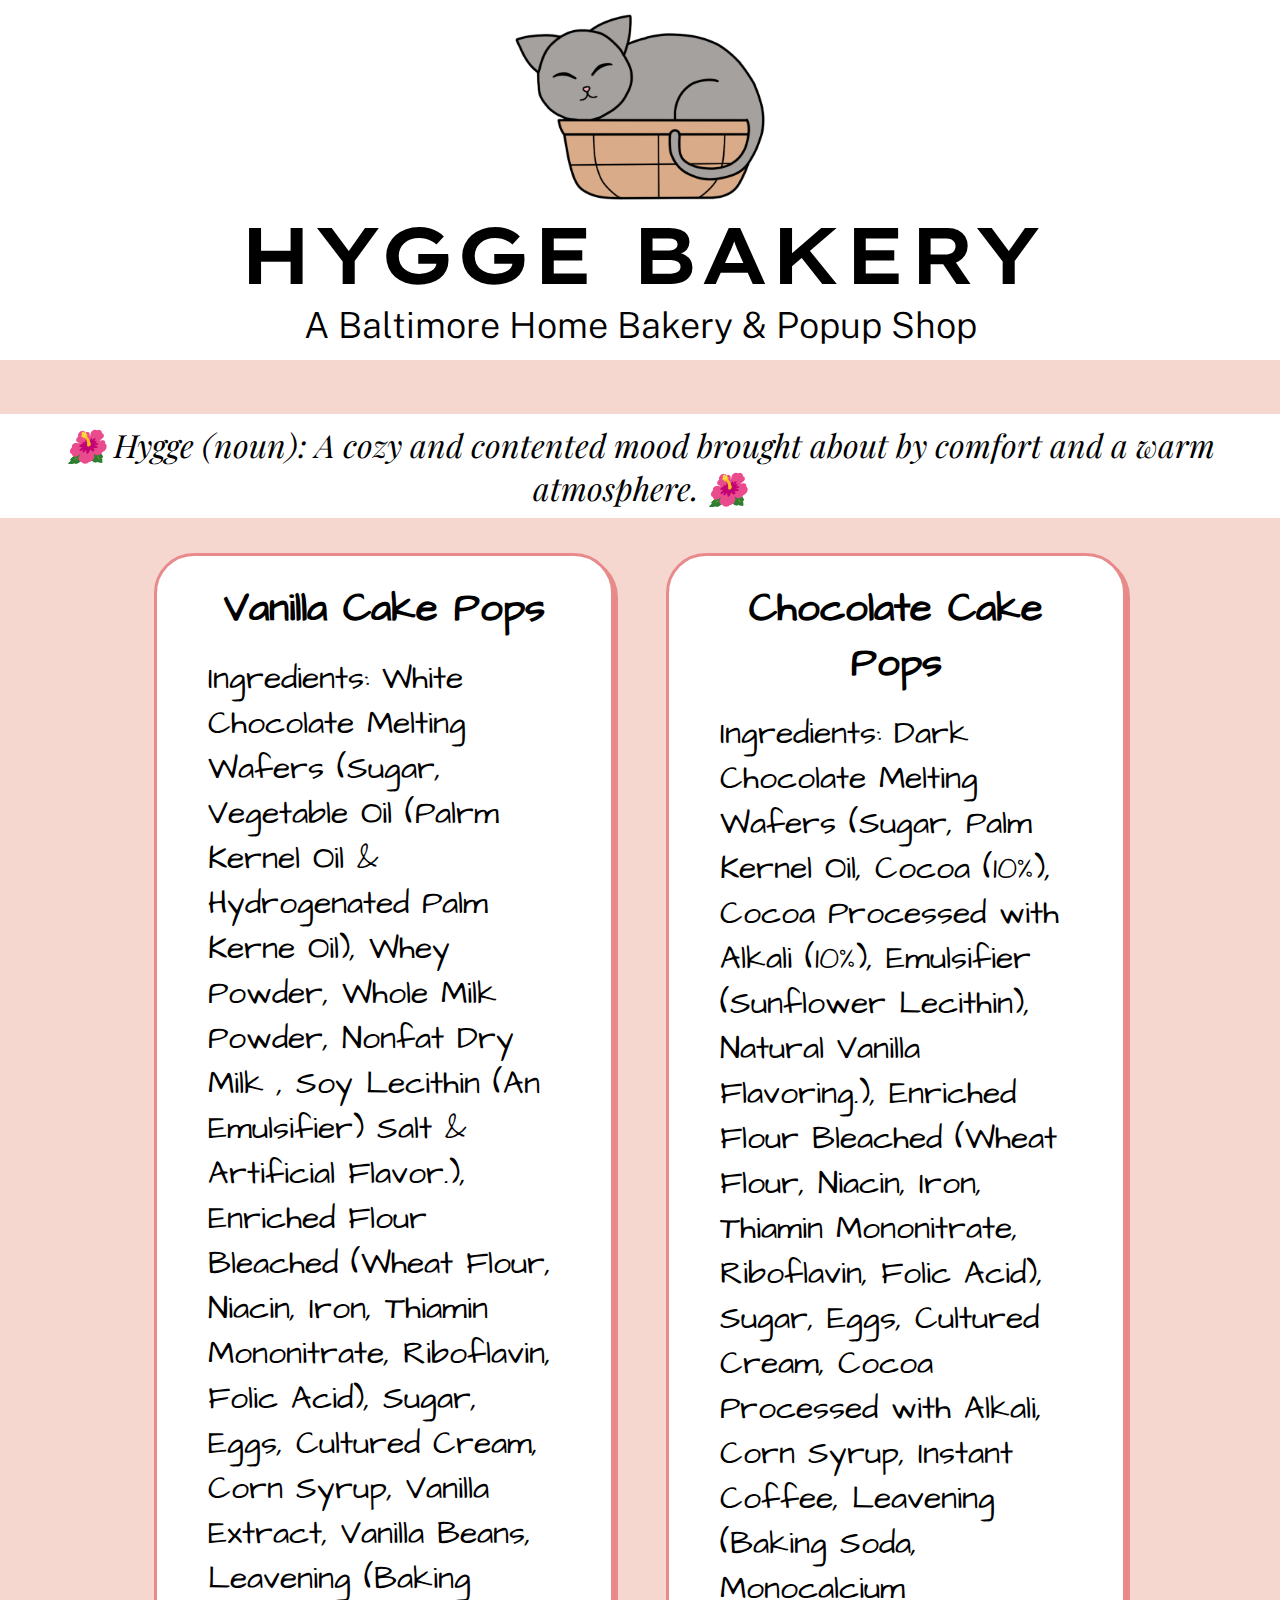
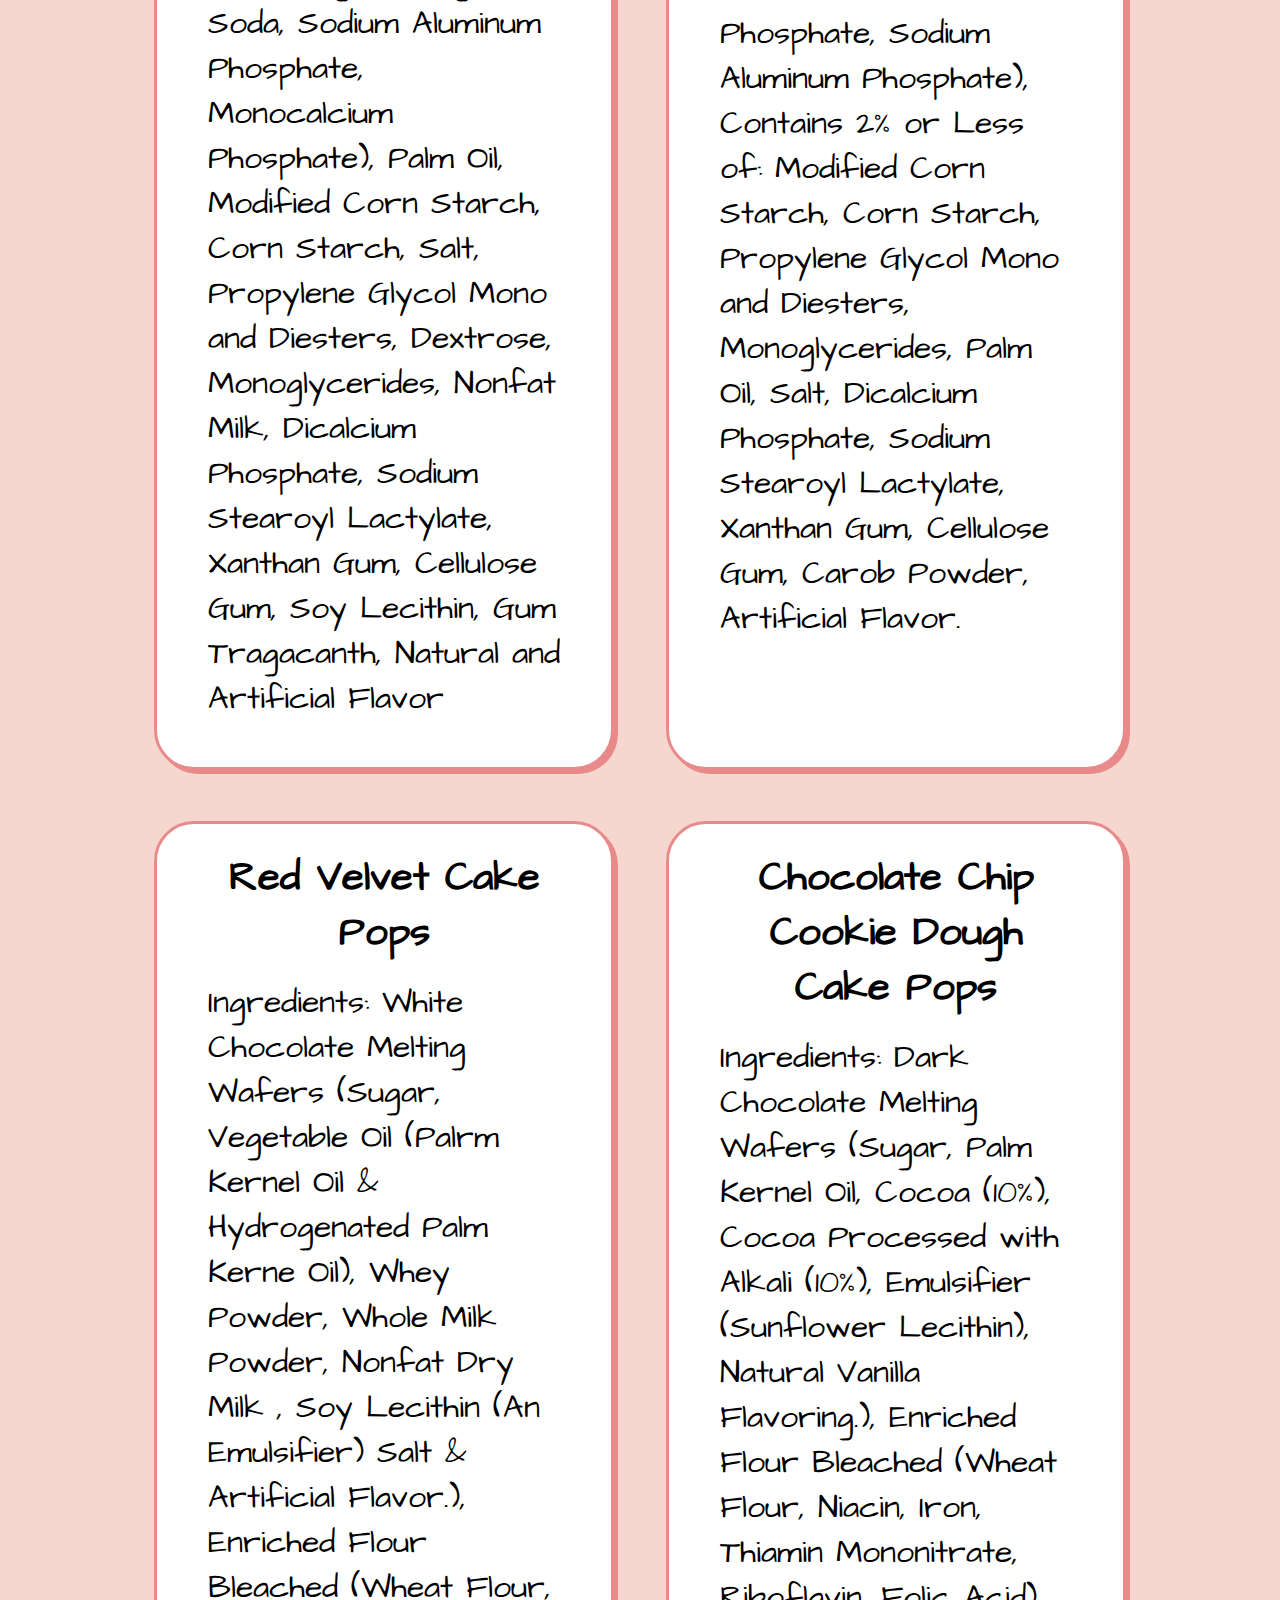
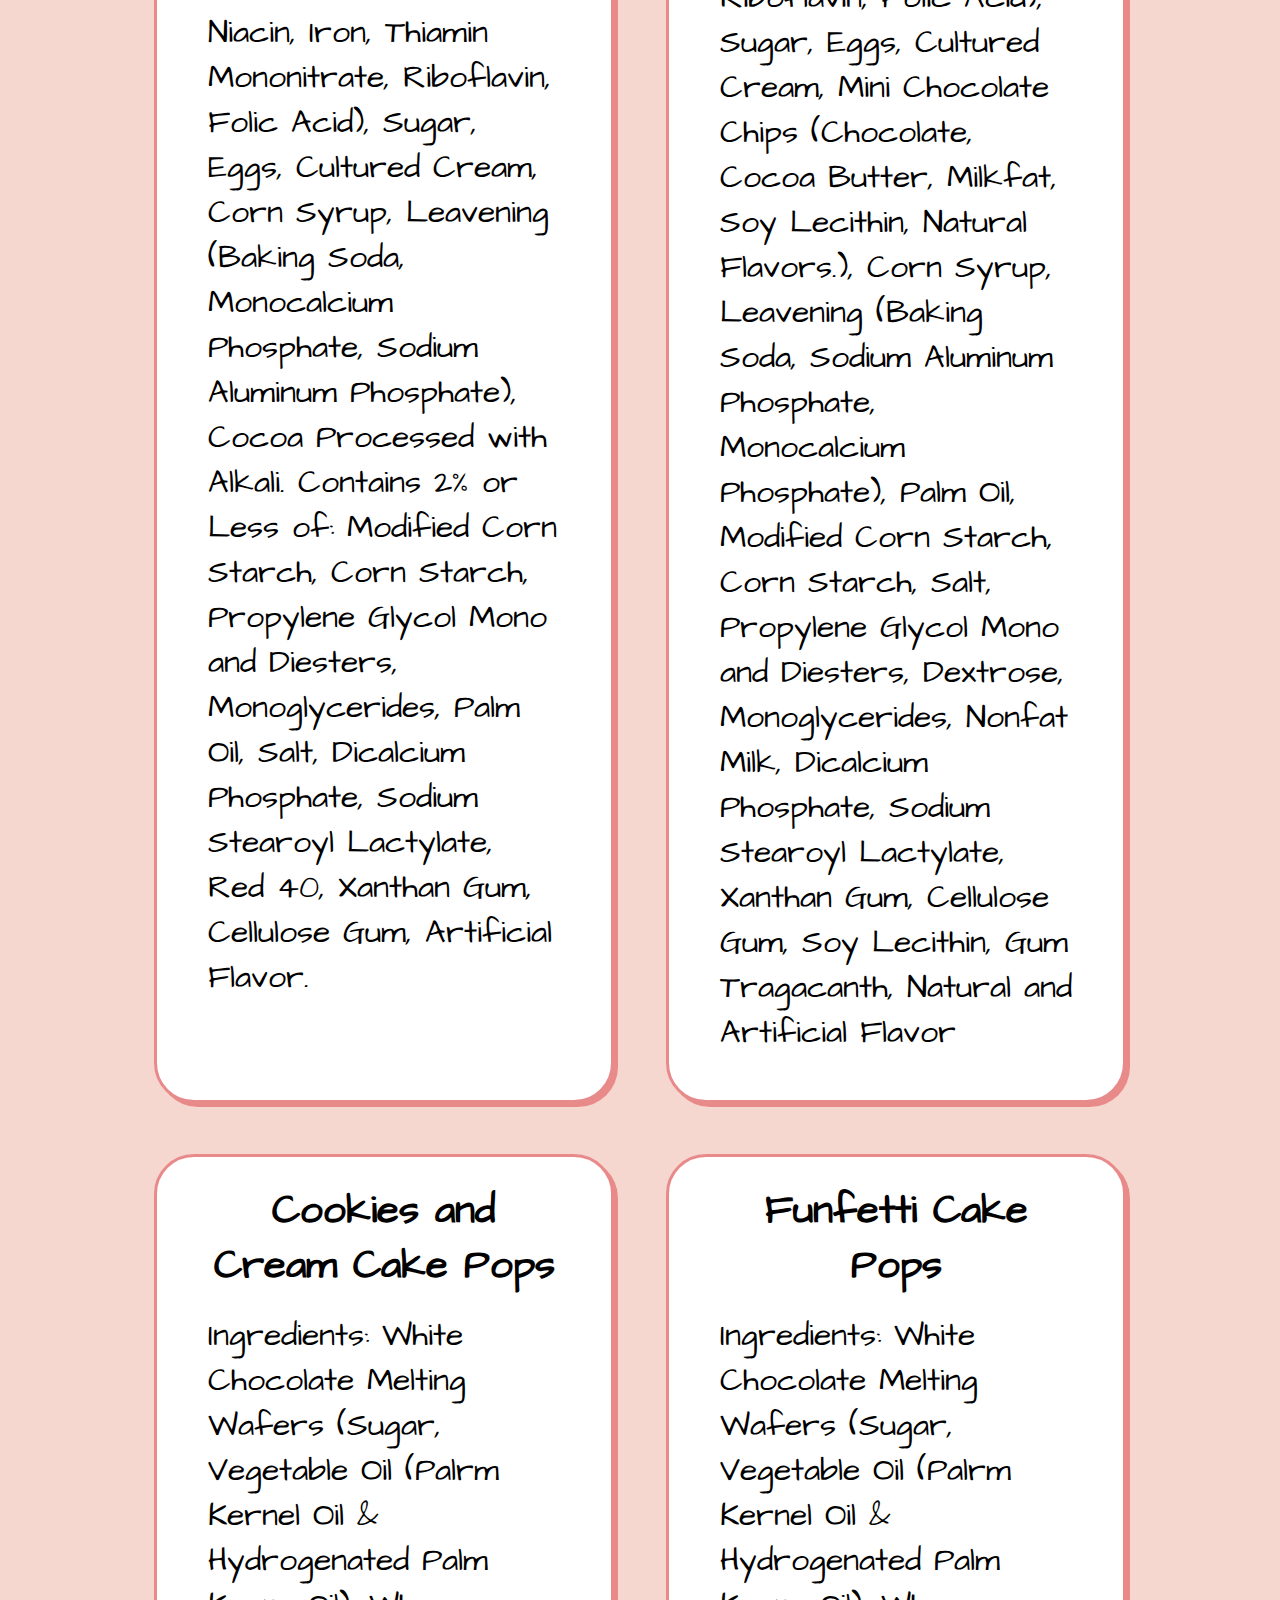
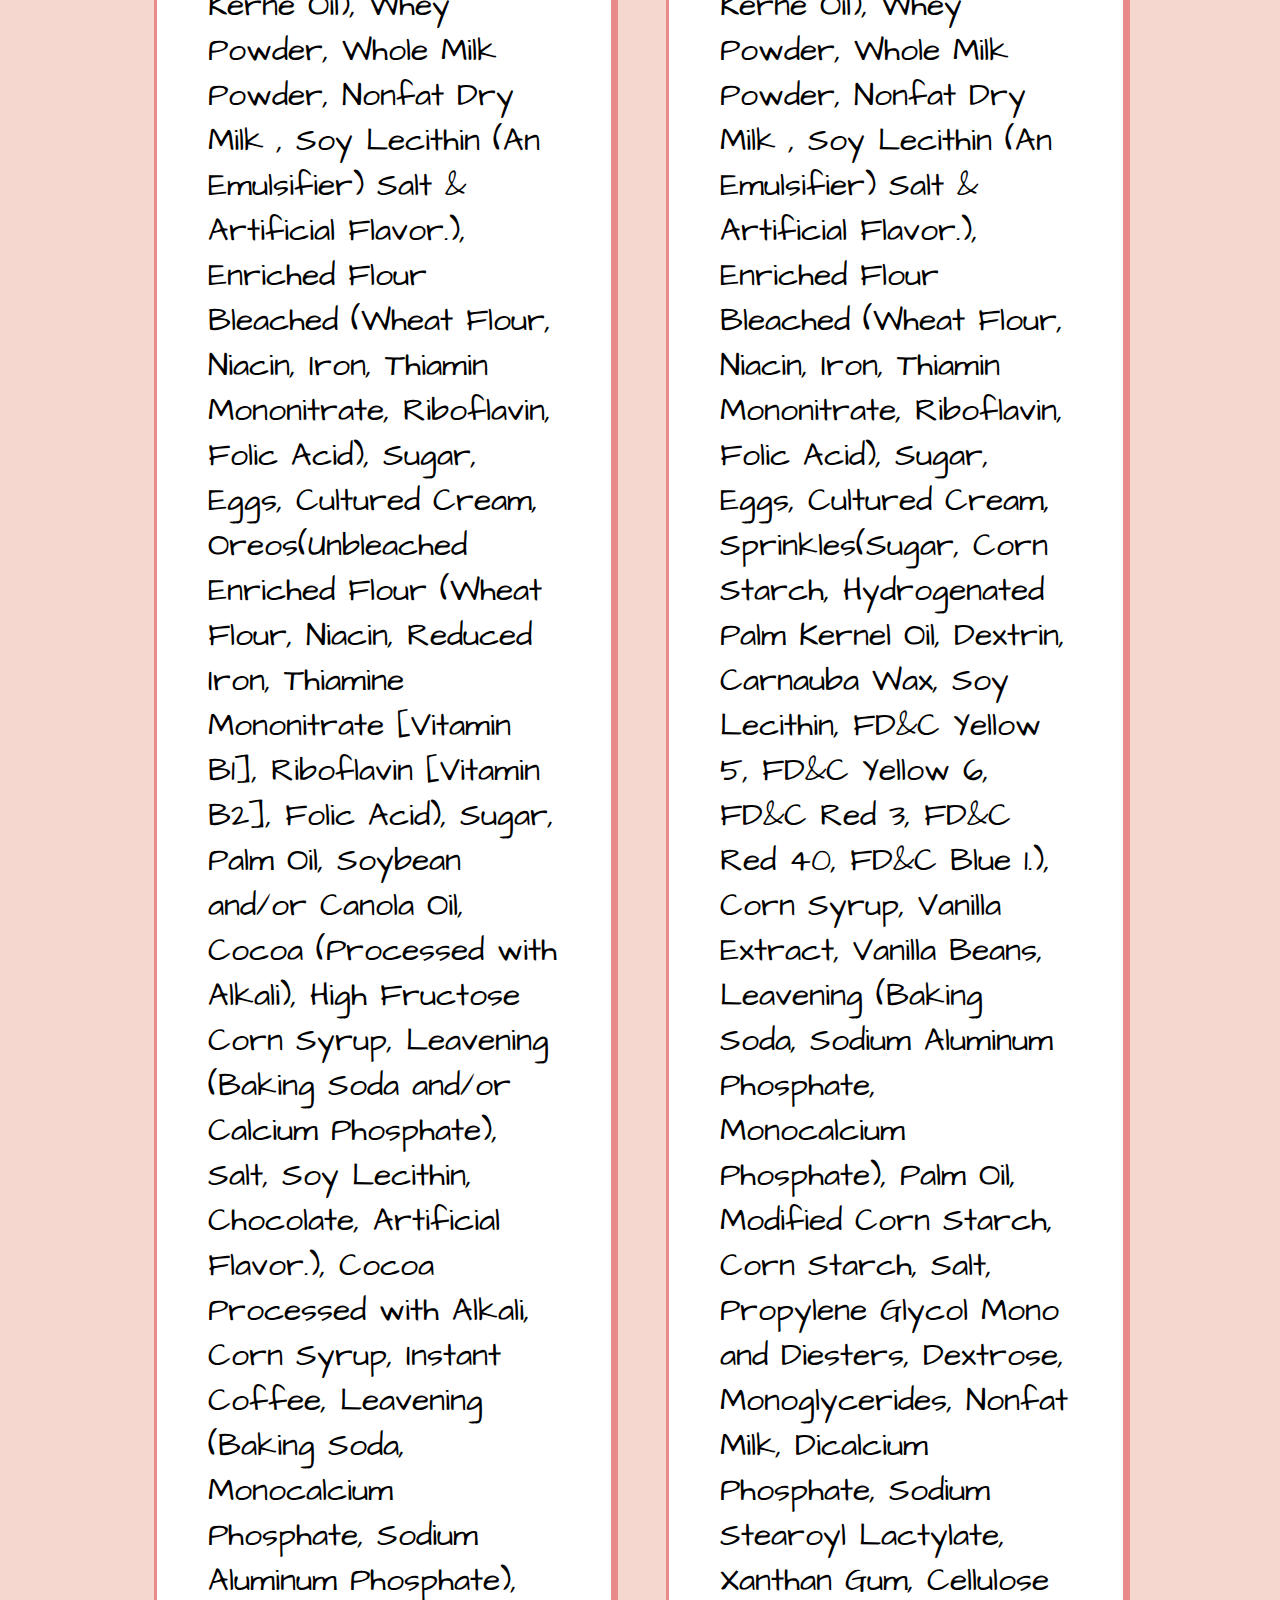
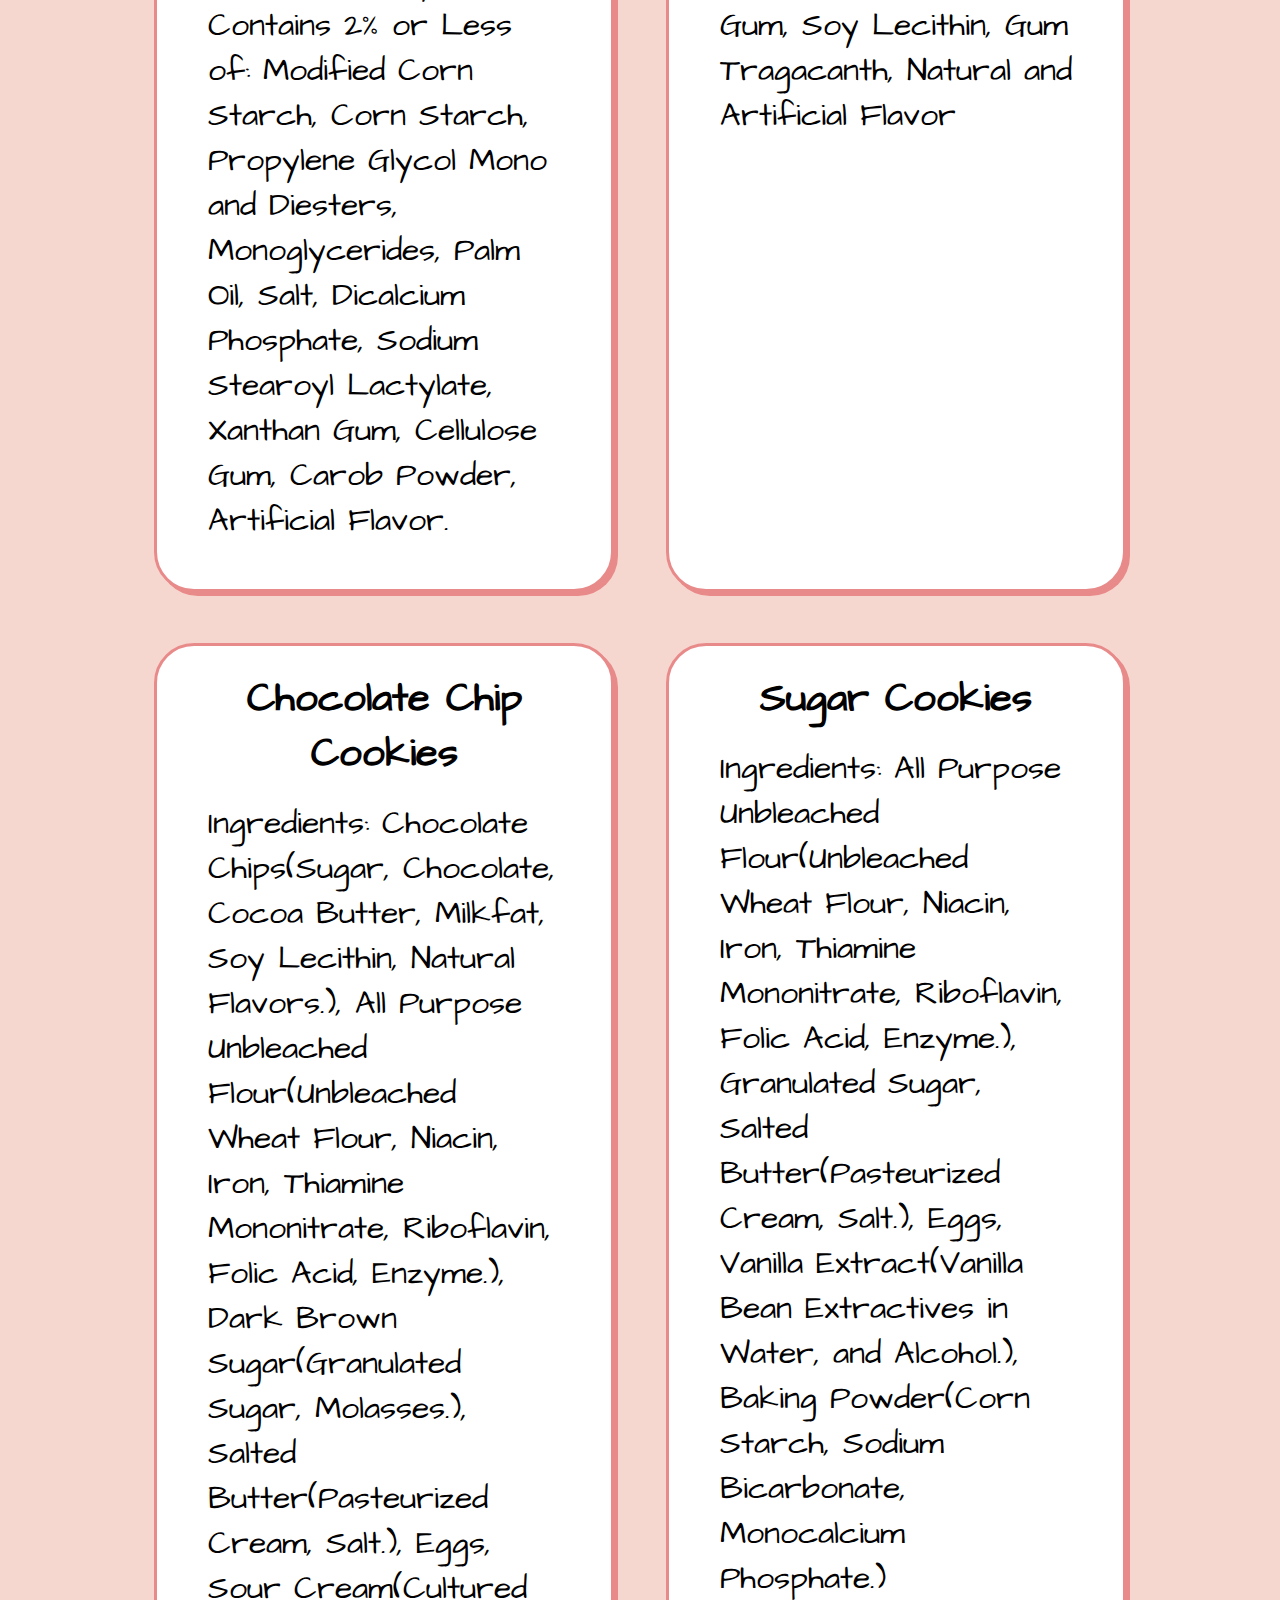
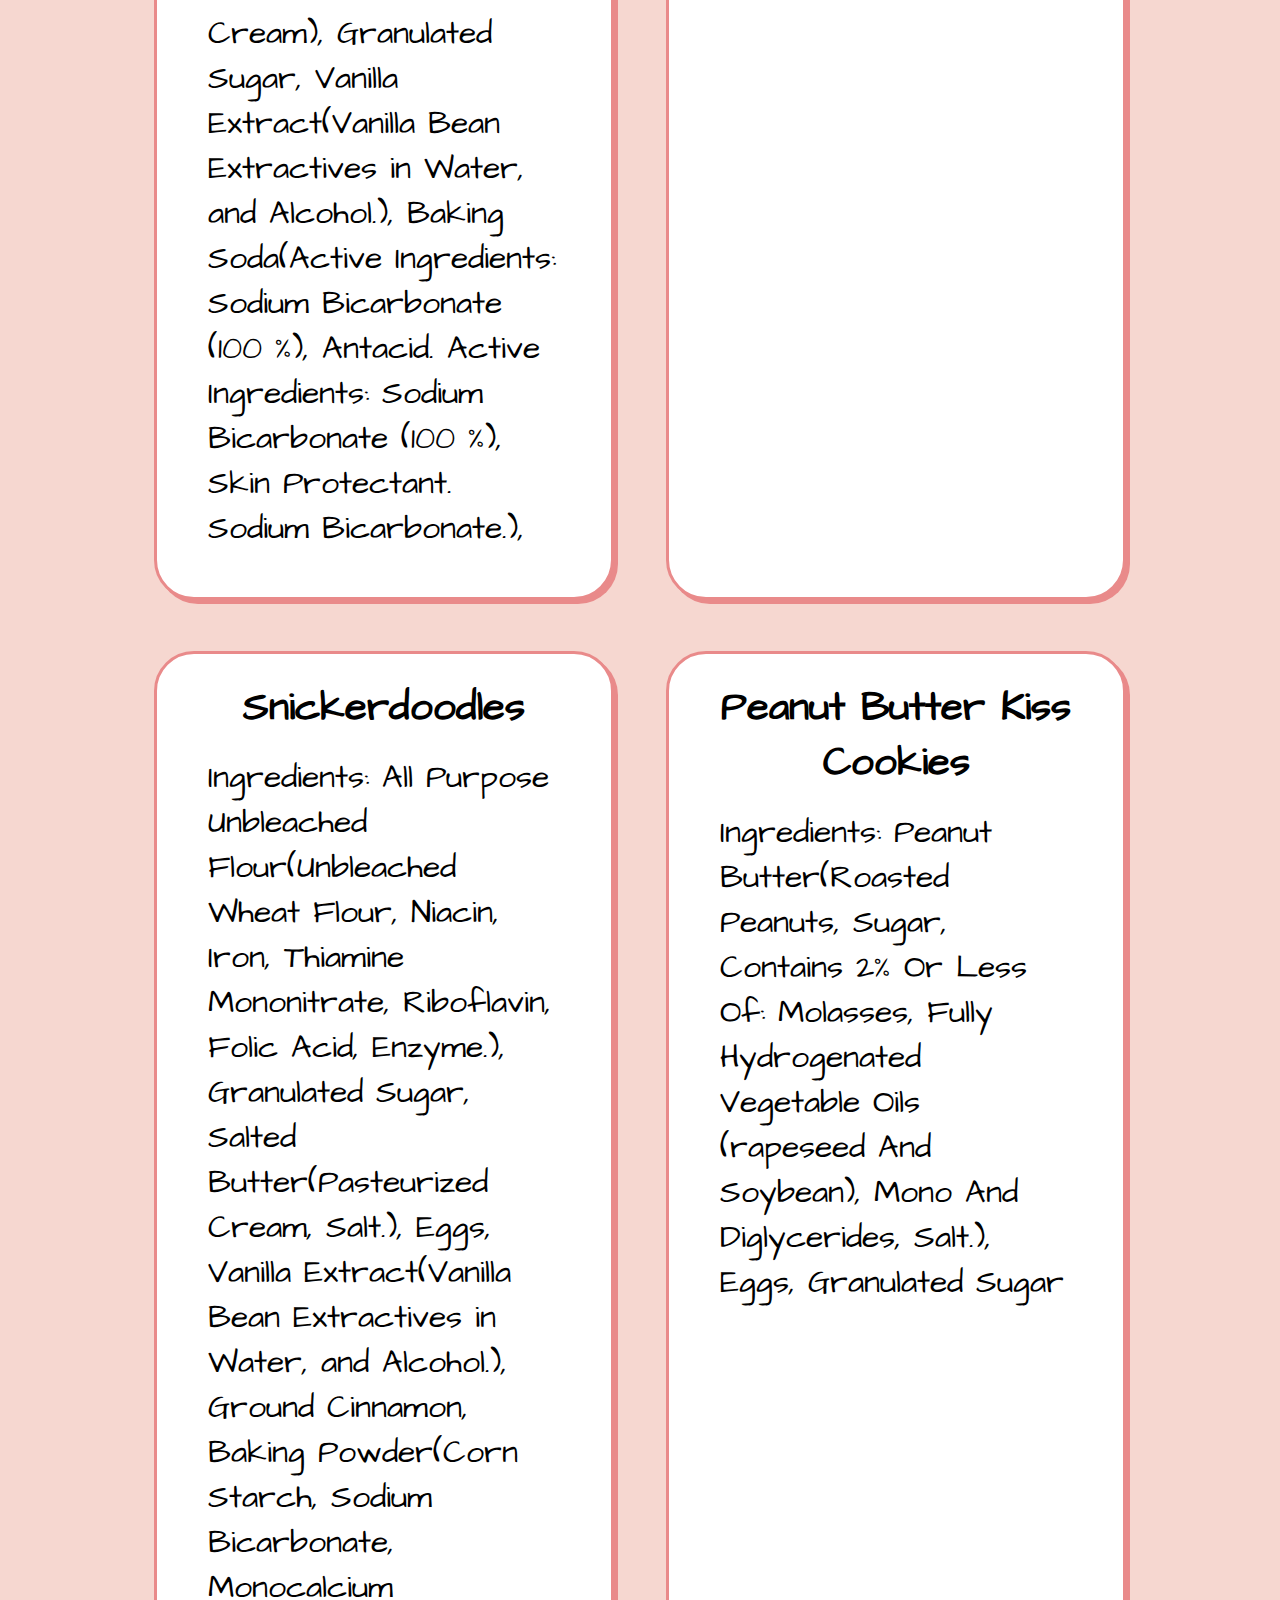
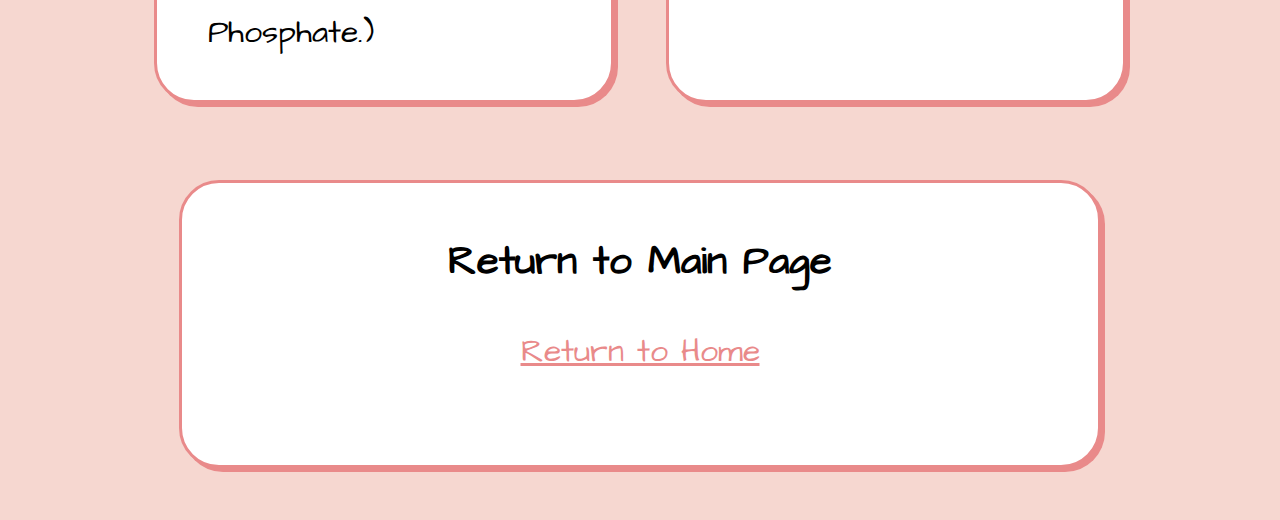
==== ingredients.html @ a917cd4b "Initial Site Commit" ====
<!DOCTYPE html>
<html lang="en">
<head>
    <meta charset="UTF-8">
    <meta name="viewport" content="width=device-width, initial-scale=1.0">
    <title>Hygge Baltimore</title>
    <link rel="icon" type="image/x-icon" href="media/Ashe!.png">
    <link rel="preconnect" href="https://fonts.googleapis.com">
    <link rel="preconnect" href="https://fonts.gstatic.com" crossorigin>
    <link href="https://fonts.googleapis.com/css2?family=Architects+Daughter&family=Lexend+Giga:wght@100..900&family=Playfair+Display:ital,wght@1,400..900&family=Public+Sans:ital,wght@0,100..900;1,100..900&display=swap" rel="stylesheet">
    <link rel="stylesheet" href="styles.css">
</head>
<body>
    <header>
        <div>
            <img id="cover" src="media/Ashe.png"/>
            <h1>HYGGE BAKERY</h1>
            <h2>A Baltimore Home Bakery & Popup Shop</h2>
        </div>
        
    </header>
    <main>
        <p id="paddingLine">

        </p>
        <p id = "definition">
            🌺 Hygge (noun): A cozy and contented mood brought about by comfort and a warm atmosphere. 🌺
        </p>
        <div id="content">
            <div id="vanilla smallerDiv">
                <h3>Vanilla Cake Pops</h3>
                <p>
                    Ingredients: White Chocolate Melting Wafers (Sugar, Vegetable Oil (Palrm Kernel Oil & Hydrogenated Palm Kerne Oil), Whey Powder, Whole Milk Powder, Nonfat Dry Milk , Soy Lecithin (An Emulsifier) Salt & Artificial Flavor.), Enriched Flour Bleached (Wheat Flour, Niacin, Iron, Thiamin Mononitrate, Riboflavin, Folic Acid), Sugar, Eggs, Cultured Cream, Corn Syrup, Vanilla Extract, Vanilla Beans, Leavening (Baking Soda, Sodium Aluminum Phosphate, Monocalcium Phosphate), Palm Oil, Modified Corn Starch, Corn Starch, Salt, Propylene Glycol Mono and Diesters, Dextrose, Monoglycerides, Nonfat Milk, Dicalcium Phosphate, Sodium Stearoyl Lactylate, Xanthan Gum, Cellulose Gum, Soy Lecithin, Gum Tragacanth, Natural and Artificial Flavor
                </p>
            </div>
            <div id="chocolate smallerDiv">
                <h3>Chocolate Cake Pops</h3>
                <p>
                    Ingredients: Dark Chocolate Melting Wafers (Sugar, Palm Kernel Oil, Cocoa (10%), Cocoa Processed with Alkali (10%), Emulsifier (Sunflower Lecithin), Natural Vanilla Flavoring.), Enriched Flour Bleached (Wheat Flour, Niacin, Iron, Thiamin Mononitrate, Riboflavin, Folic Acid), Sugar, Eggs, Cultured Cream, Cocoa Processed with Alkali, Corn Syrup, Instant Coffee, Leavening (Baking Soda, Monocalcium Phosphate, Sodium Aluminum Phosphate), Contains 2% or Less of: Modified Corn Starch, Corn Starch, Propylene Glycol Mono and Diesters, Monoglycerides, Palm Oil, Salt, Dicalcium Phosphate, Sodium Stearoyl Lactylate, Xanthan Gum, Cellulose Gum, Carob Powder, Artificial Flavor.
                </p>
            </div>
            <div id="red velvet smallerDiv">
                <h3>Red Velvet Cake Pops</h3>
                <p>
                    Ingredients: White Chocolate Melting Wafers (Sugar, Vegetable Oil (Palrm Kernel Oil & Hydrogenated Palm Kerne Oil), Whey Powder, Whole Milk Powder, Nonfat Dry Milk , Soy Lecithin (An Emulsifier) Salt & Artificial Flavor.), Enriched Flour Bleached (Wheat Flour, Niacin, Iron, Thiamin Mononitrate, Riboflavin, Folic Acid), Sugar, Eggs, Cultured Cream, Corn Syrup, Leavening (Baking Soda, Monocalcium Phosphate, Sodium Aluminum Phosphate), Cocoa Processed with Alkali. Contains 2% or Less of: Modified Corn Starch, Corn Starch, Propylene Glycol Mono and Diesters, Monoglycerides, Palm Oil, Salt, Dicalcium Phosphate, Sodium Stearoyl Lactylate, Red 40, Xanthan Gum, Cellulose Gum, Artificial Flavor.
                </p>
            </div>
            <div id="chocChip smallerDiv">
                <h3>Chocolate Chip Cookie Dough Cake Pops</h3>
                <p>
                    Ingredients: Dark Chocolate Melting Wafers (Sugar, Palm Kernel Oil, Cocoa (10%), Cocoa Processed with Alkali (10%), Emulsifier (Sunflower Lecithin), Natural Vanilla Flavoring.), Enriched Flour Bleached (Wheat Flour, Niacin, Iron, Thiamin Mononitrate, Riboflavin, Folic Acid), Sugar, Eggs, Cultured Cream, Mini Chocolate Chips (Chocolate, Cocoa Butter, Milkfat, Soy Lecithin, Natural Flavors.), Corn Syrup, Leavening (Baking Soda, Sodium Aluminum Phosphate, Monocalcium Phosphate), Palm Oil, Modified Corn Starch, Corn Starch, Salt, Propylene Glycol Mono and Diesters, Dextrose, Monoglycerides, Nonfat Milk, Dicalcium Phosphate, Sodium Stearoyl Lactylate, Xanthan Gum, Cellulose Gum, Soy Lecithin, Gum Tragacanth, Natural and Artificial Flavor
                </p>
            </div>
            <div id="oreoCream smallerDiv">
                <h3>Cookies and Cream Cake Pops</h3>
                <p>
                    Ingredients: White Chocolate Melting Wafers (Sugar, Vegetable Oil (Palrm Kernel Oil & Hydrogenated Palm Kerne Oil), Whey Powder, Whole Milk Powder, Nonfat Dry Milk , Soy Lecithin (An Emulsifier) Salt & Artificial Flavor.), Enriched Flour Bleached (Wheat Flour, Niacin, Iron, Thiamin Mononitrate, Riboflavin, Folic Acid), Sugar, Eggs, Cultured Cream, Oreos(Unbleached Enriched Flour (Wheat Flour, Niacin, Reduced Iron, Thiamine Mononitrate [Vitamin B1], Riboflavin [Vitamin B2], Folic Acid), Sugar, Palm Oil, Soybean and/or Canola Oil, Cocoa (Processed with Alkali), High Fructose Corn Syrup, Leavening (Baking Soda and/or Calcium Phosphate), Salt, Soy Lecithin, Chocolate, Artificial Flavor.), Cocoa Processed with Alkali, Corn Syrup, Instant Coffee, Leavening (Baking Soda, Monocalcium Phosphate, Sodium Aluminum Phosphate), Contains 2% or Less of: Modified Corn Starch, Corn Starch, Propylene Glycol Mono and Diesters, Monoglycerides, Palm Oil, Salt, Dicalcium Phosphate, Sodium Stearoyl Lactylate, Xanthan Gum, Cellulose Gum, Carob Powder, Artificial Flavor.
                </p>
            </div>
            <div id="funfetti smallerDiv">
                <h3>Funfetti Cake Pops</h3>
                <p>
                    Ingredients: White Chocolate Melting Wafers (Sugar, Vegetable Oil (Palrm Kernel Oil & Hydrogenated Palm Kerne Oil), Whey Powder, Whole Milk Powder, Nonfat Dry Milk , Soy Lecithin (An Emulsifier) Salt & Artificial Flavor.), Enriched Flour Bleached (Wheat Flour, Niacin, Iron, Thiamin Mononitrate, Riboflavin, Folic Acid), Sugar, Eggs, Cultured Cream, Sprinkles(Sugar, Corn Starch, Hydrogenated Palm Kernel Oil, Dextrin, Carnauba Wax, Soy Lecithin, FD&C Yellow 5, FD&C Yellow 6, FD&C Red 3, FD&C Red 40, FD&C Blue 1.), Corn Syrup, Vanilla Extract, Vanilla Beans, Leavening (Baking Soda, Sodium Aluminum Phosphate, Monocalcium Phosphate), Palm Oil, Modified Corn Starch, Corn Starch, Salt, Propylene Glycol Mono and Diesters, Dextrose, Monoglycerides, Nonfat Milk, Dicalcium Phosphate, Sodium Stearoyl Lactylate, Xanthan Gum, Cellulose Gum, Soy Lecithin, Gum Tragacanth, Natural and Artificial Flavor
                </p>
            </div>
            <div id="chocolateChip smallerDiv">
                <h3>Chocolate Chip Cookies</h3>
                <p>
                    Ingredients: Chocolate Chips(Sugar, Chocolate, Cocoa Butter, Milkfat, Soy Lecithin, Natural Flavors.), All Purpose Unbleached Flour(Unbleached Wheat Flour, Niacin, Iron, Thiamine Mononitrate, Riboflavin, Folic Acid, Enzyme.), Dark Brown Sugar(Granulated Sugar, Molasses.), Salted Butter(Pasteurized Cream, Salt.), Eggs, Sour Cream(Cultured Cream), Granulated Sugar, Vanilla Extract(Vanilla Bean Extractives in Water, and Alcohol.), Baking Soda(Active Ingredients: Sodium Bicarbonate (100 %), Antacid. Active Ingredients: Sodium Bicarbonate (100 %), Skin Protectant. Sodium Bicarbonate.), 
                </p>
            </div>
            <div id="sugarCookie smallerDiv">
                <h3>Sugar Cookies</h3>
                <p>
                    Ingredients: All Purpose Unbleached Flour(Unbleached Wheat Flour, Niacin, Iron, Thiamine Mononitrate, Riboflavin, Folic Acid, Enzyme.), Granulated Sugar, Salted Butter(Pasteurized Cream, Salt.), Eggs, Vanilla Extract(Vanilla Bean Extractives in Water, and Alcohol.), Baking Powder(Corn Starch, Sodium Bicarbonate, Monocalcium Phosphate.)
                </p>
            </div>
            <div id="snickerdoodle smallerDiv">
                <h3>Snickerdoodles</h3>
                <p>
                    Ingredients: All Purpose Unbleached Flour(Unbleached Wheat Flour, Niacin, Iron, Thiamine Mononitrate, Riboflavin, Folic Acid, Enzyme.), Granulated Sugar, Salted Butter(Pasteurized Cream, Salt.), Eggs, Vanilla Extract(Vanilla Bean Extractives in Water, and Alcohol.), Ground Cinnamon, Baking Powder(Corn Starch, Sodium Bicarbonate, Monocalcium Phosphate.)
                </p>
            </div>
            <div id="pbKiss smallerDiv">
                <h3>Peanut Butter Kiss Cookies</h3>
                <p>
                    Ingredients: Peanut Butter(Roasted Peanuts, Sugar, Contains 2% Or Less Of: Molasses, Fully Hydrogenated Vegetable Oils (rapeseed And Soybean), Mono And Diglycerides, Salt.), Eggs, Granulated Sugar
                </p>
            </div>
            
            <div id="ingredients">
                <h3>Return to Main Page</h3>
                <p id="ingredientLink"><a href="index.html">Return to Home</a></p>
            </div>
        </div>
        
    </main>
    
</body>
</html>
---- styles.css ----
*{
    margin:0;
    padding:0;
    font-size: 1rem;
}

#cover{
    max-width: 250px;
}

#paddingLine{
    height: 45px;
}

header{
    width:100vw;
    height:40vh;
    margin: auto;
    display: flex;
    justify-content: center;
    align-items: center;
    text-align: center;
}

header h1{
    font-family: "Lexend Giga", sans-serif;
    font-optical-sizing: auto;
    font-weight: 600;
    font-style: normal;
    font-size: 5rem;
}

header h2{
    font-family: "Public Sans", sans-serif;
    font-optical-sizing: auto;
    font-weight: 300;
    font-style: normal;
    font-size: 2.25rem;
}

main{
    background-color: #f6d7d0;
}

#definition{
    width:100vw;
    text-align: center;
    background-color: white;
    padding:1vh 0;
    margin:1vh 0;
    font-family: "Playfair Display", serif;
    font-optical-sizing: auto;
    font-weight: 300;
    font-style: italic;
    font-size: 2rem;
}

#content{
    width:80vw;
    margin:auto;
    display: grid;
    grid-template-columns: 1fr 1fr;
}

#content div{
    background-color: white;
    margin: 5%;
    padding: 5% 10%;
    border-radius: 40px;
    border: 3px solid #e98a8a;
    box-shadow: 4px 4px #e98a8a;
    font-family: "Architects Daughter", cursive;
    font-weight: 400;
    font-style: normal;
    
}

#smallerDiv{
    max-width: 800px;
}

#content div h3{
    font-size: 2.5rem;
    text-align: center;
    padding-bottom: 20px;
}

.price{
    text-align: center;
}

#content div p{
    font-size: 2rem;
    padding-bottom: 20px;
}

#content div ul{
    padding-left: 30px;
}

#content div ul li{
    font-size: 1.75rem;
}

#cottageFood{
    grid-column: 1/span 2;
}

#cottageFood p{
    margin: 20px 0;
}

a{
    font-size: 2rem;
    color:#e98a8a;
}

a:hover{
    font-style: italic;
    color:purple;
}

#ingredients{
    grid-column: 1 / 3;
}

#ingredients p{
    margin: 20px 0;
}

#ingredientLink{
    text-align: center;
}
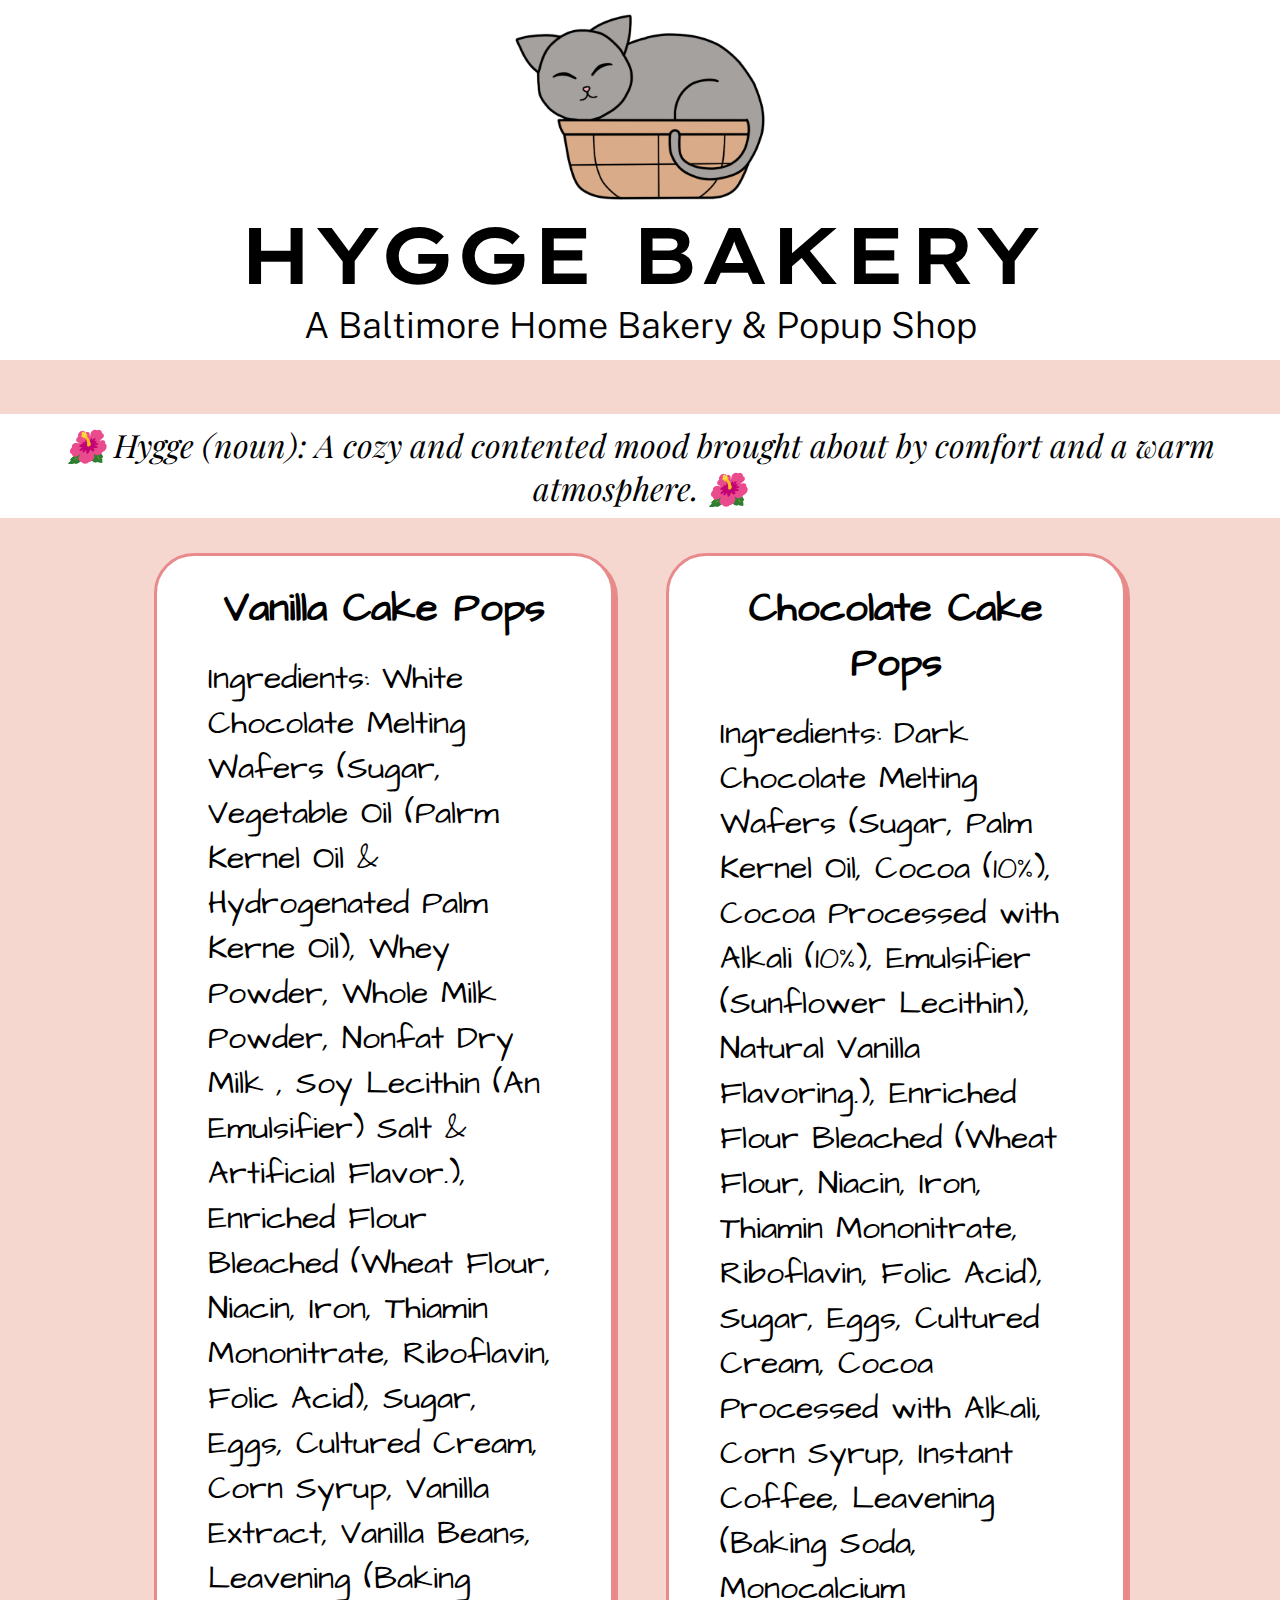
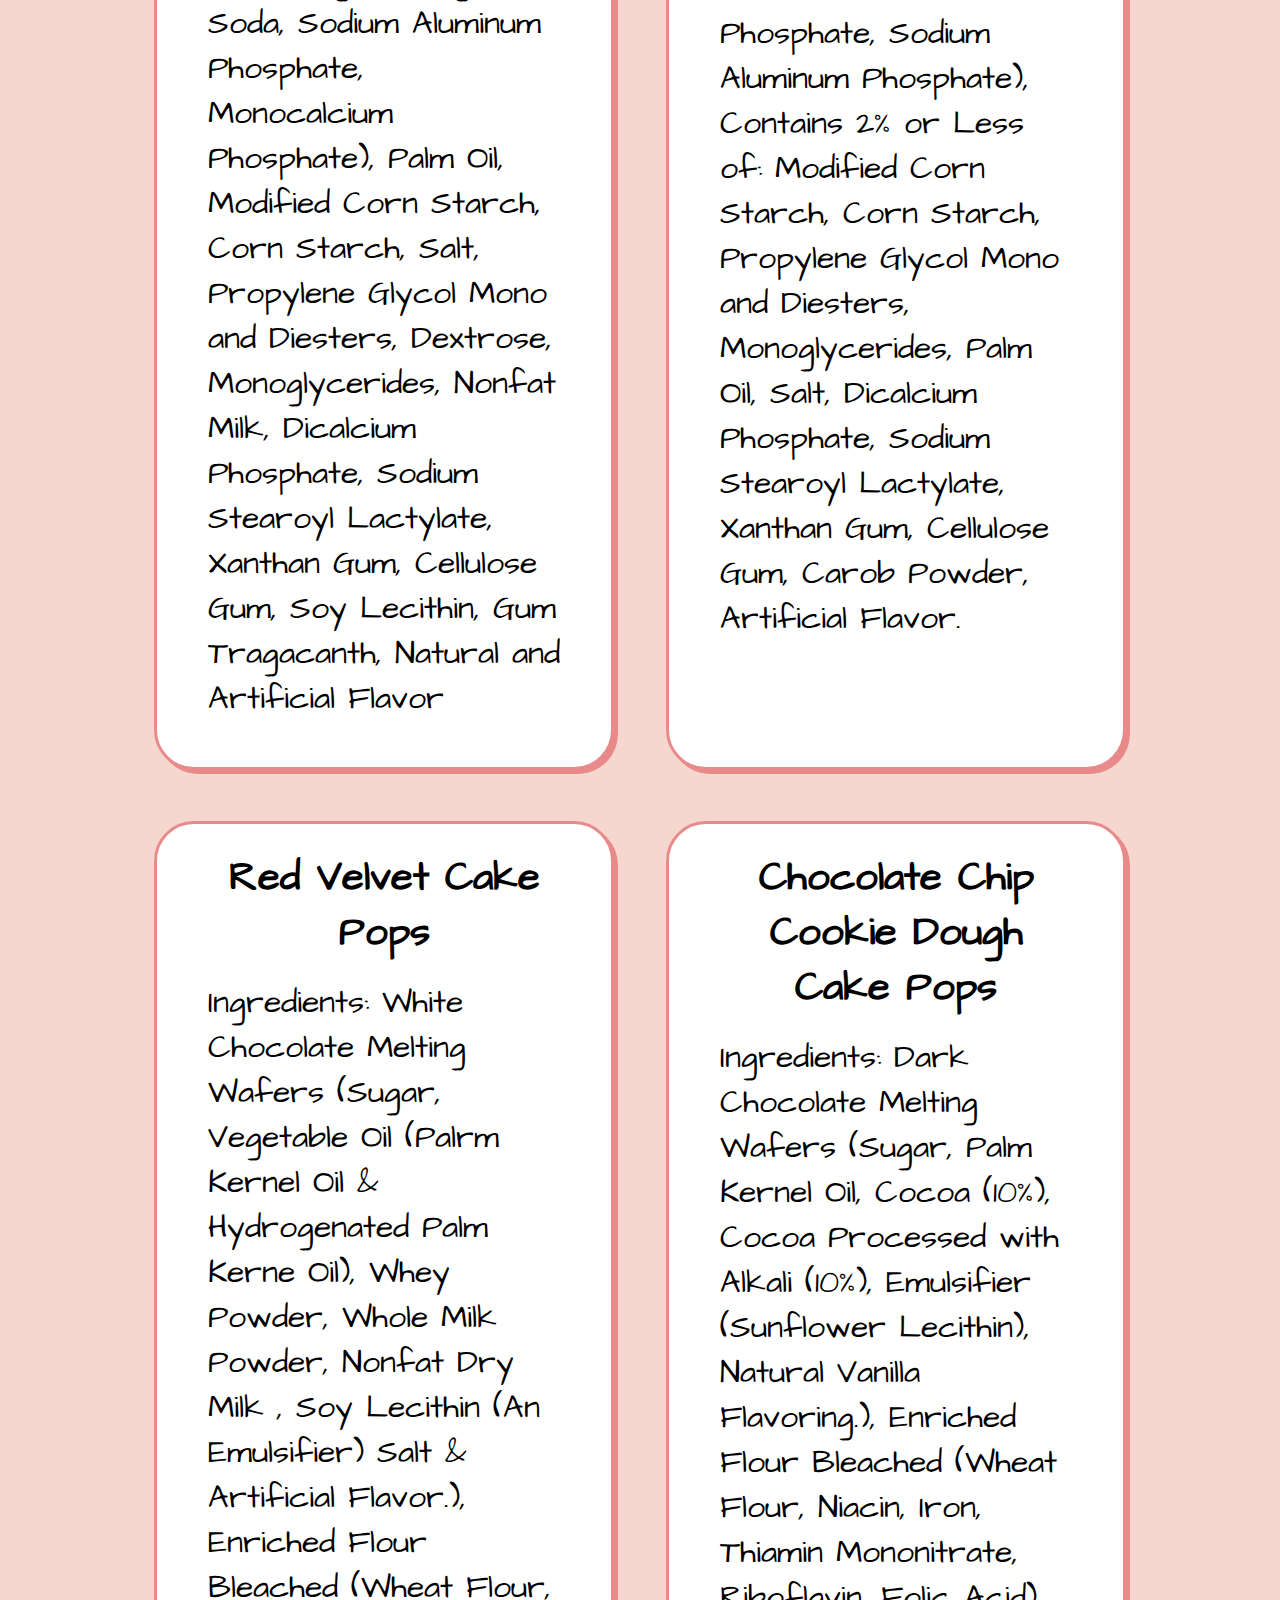
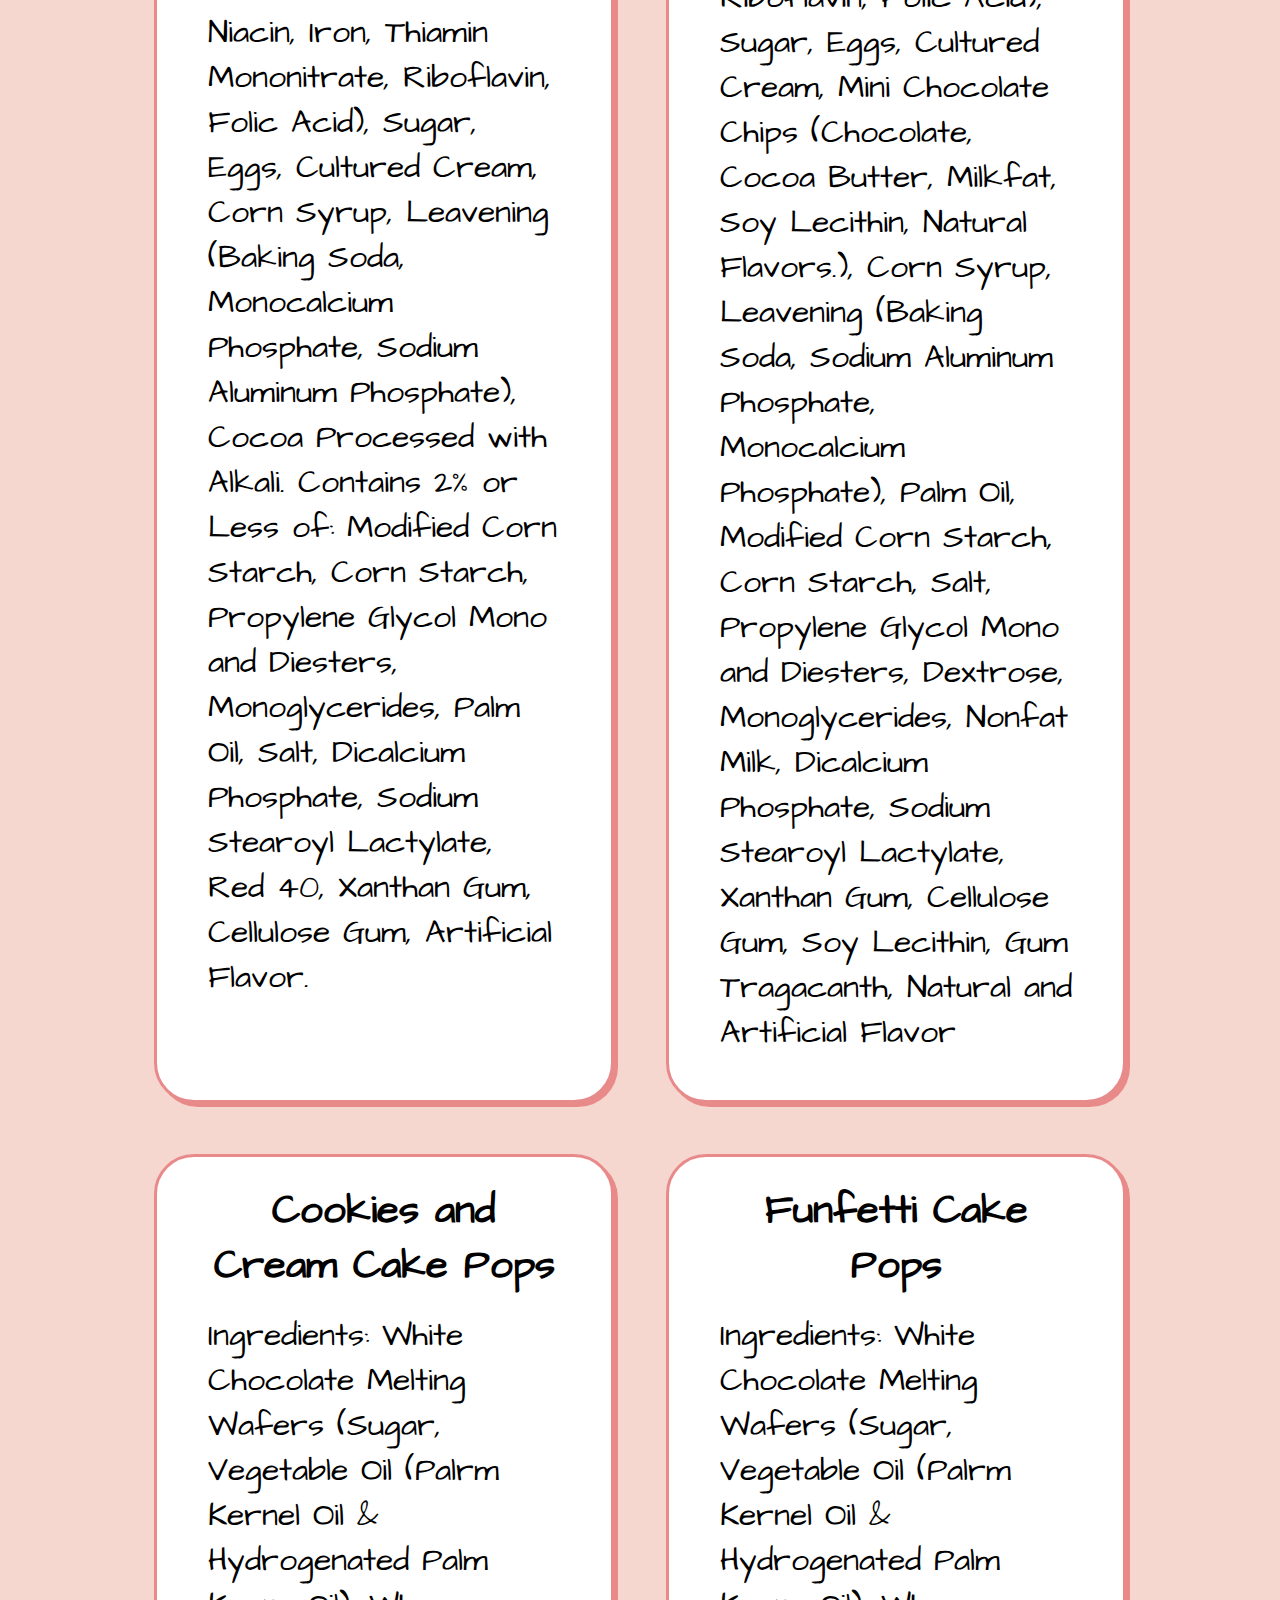
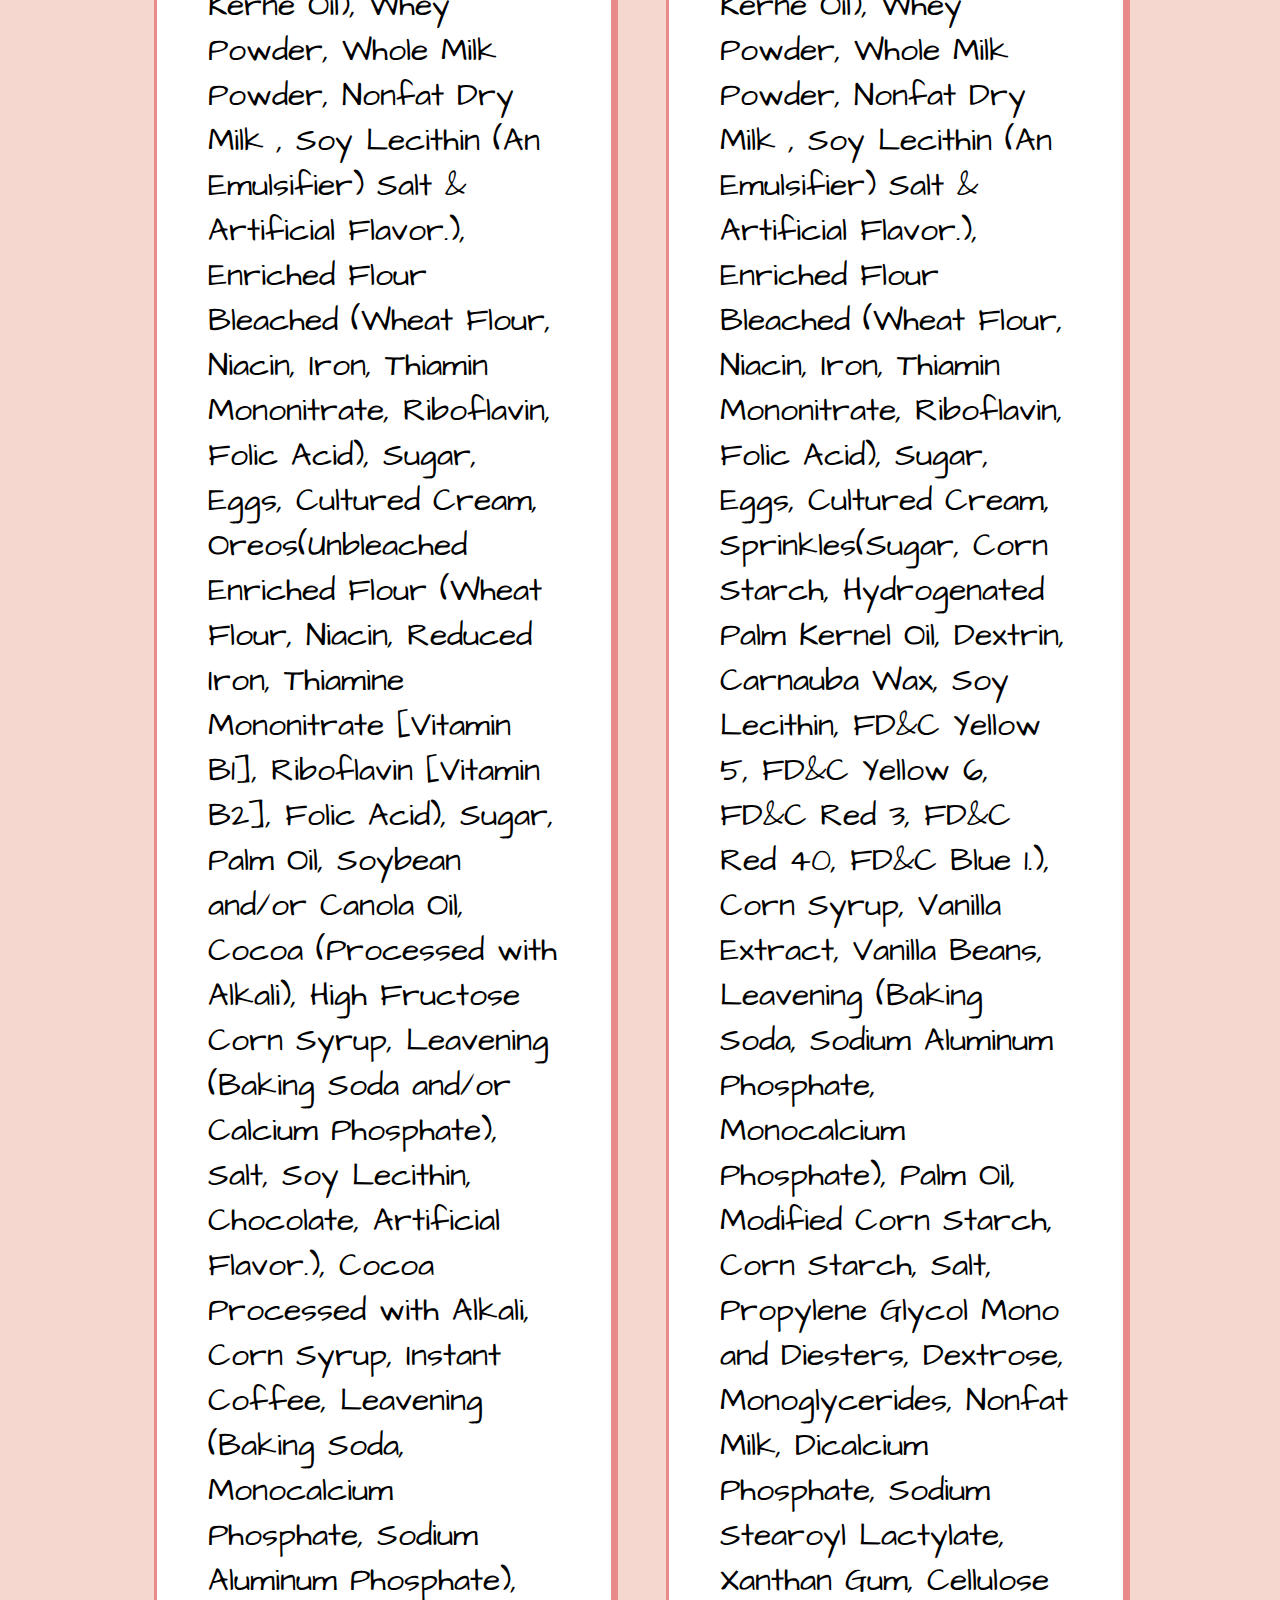
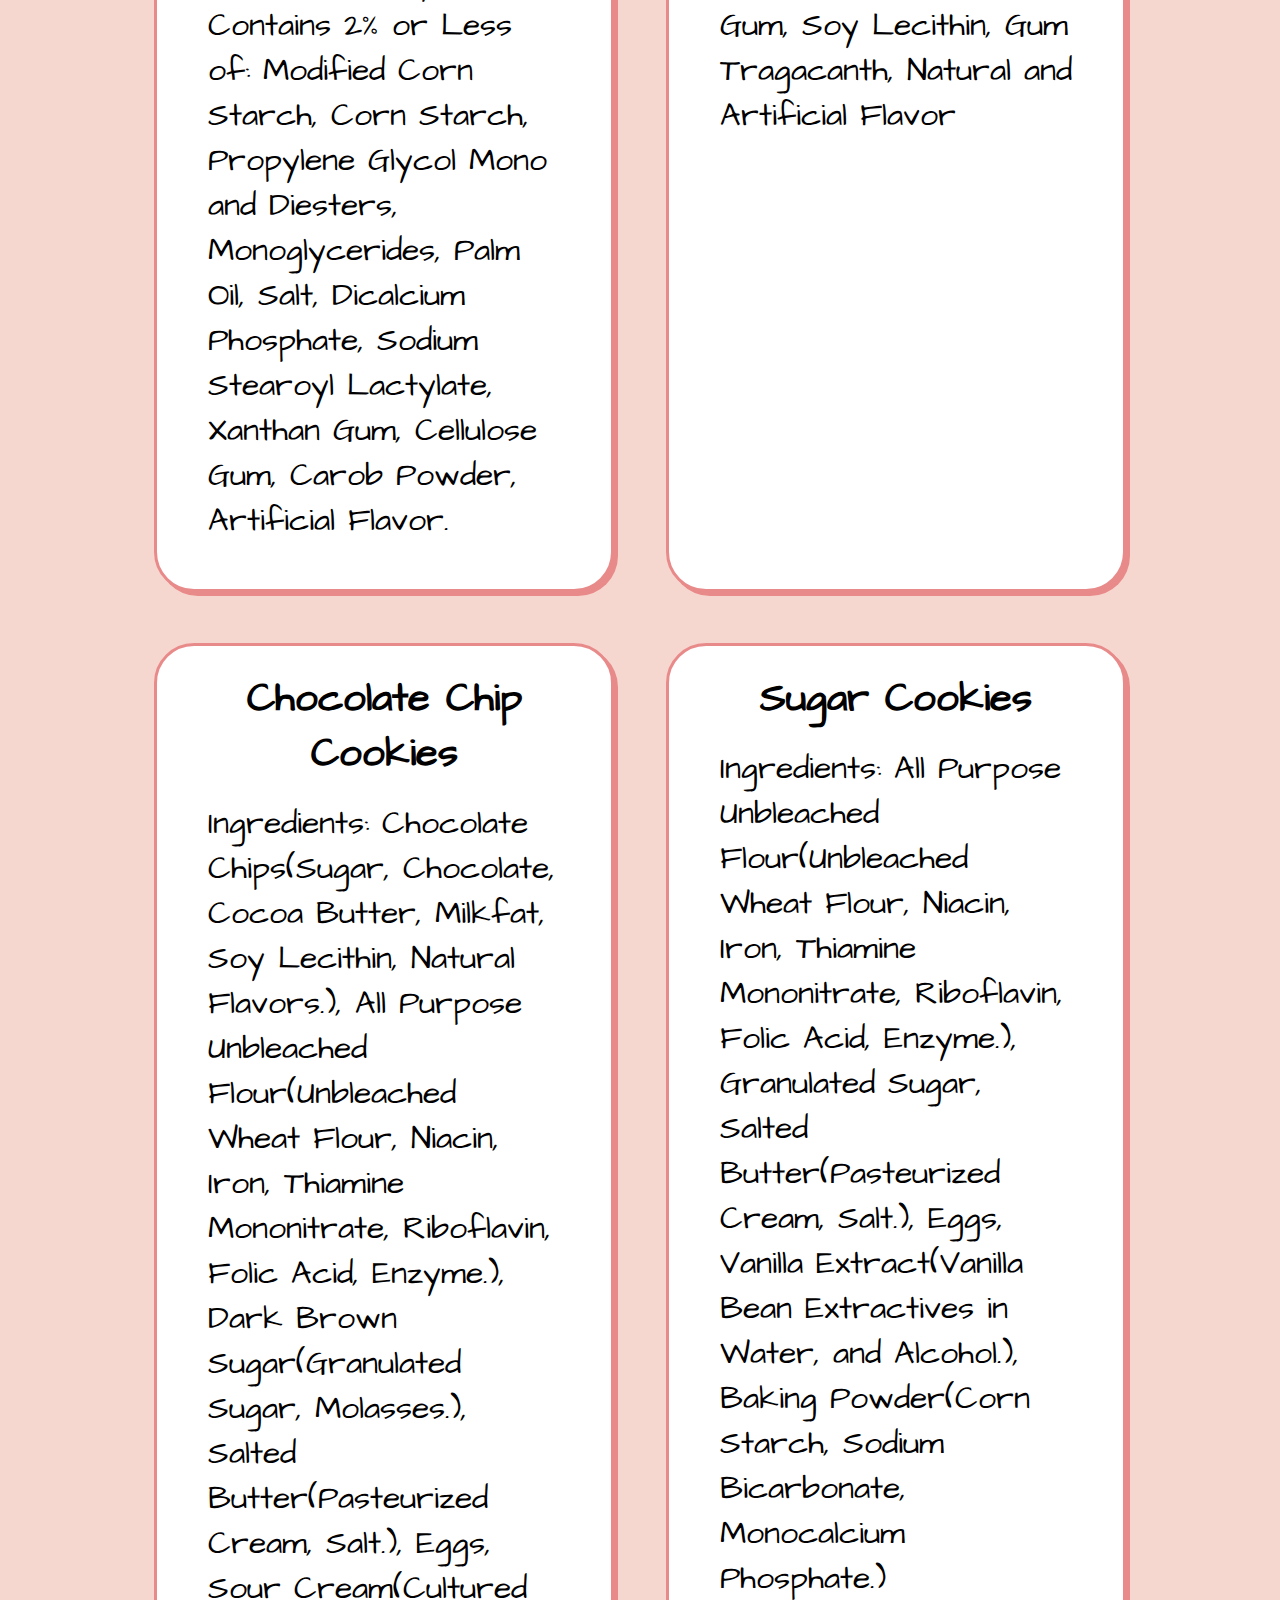
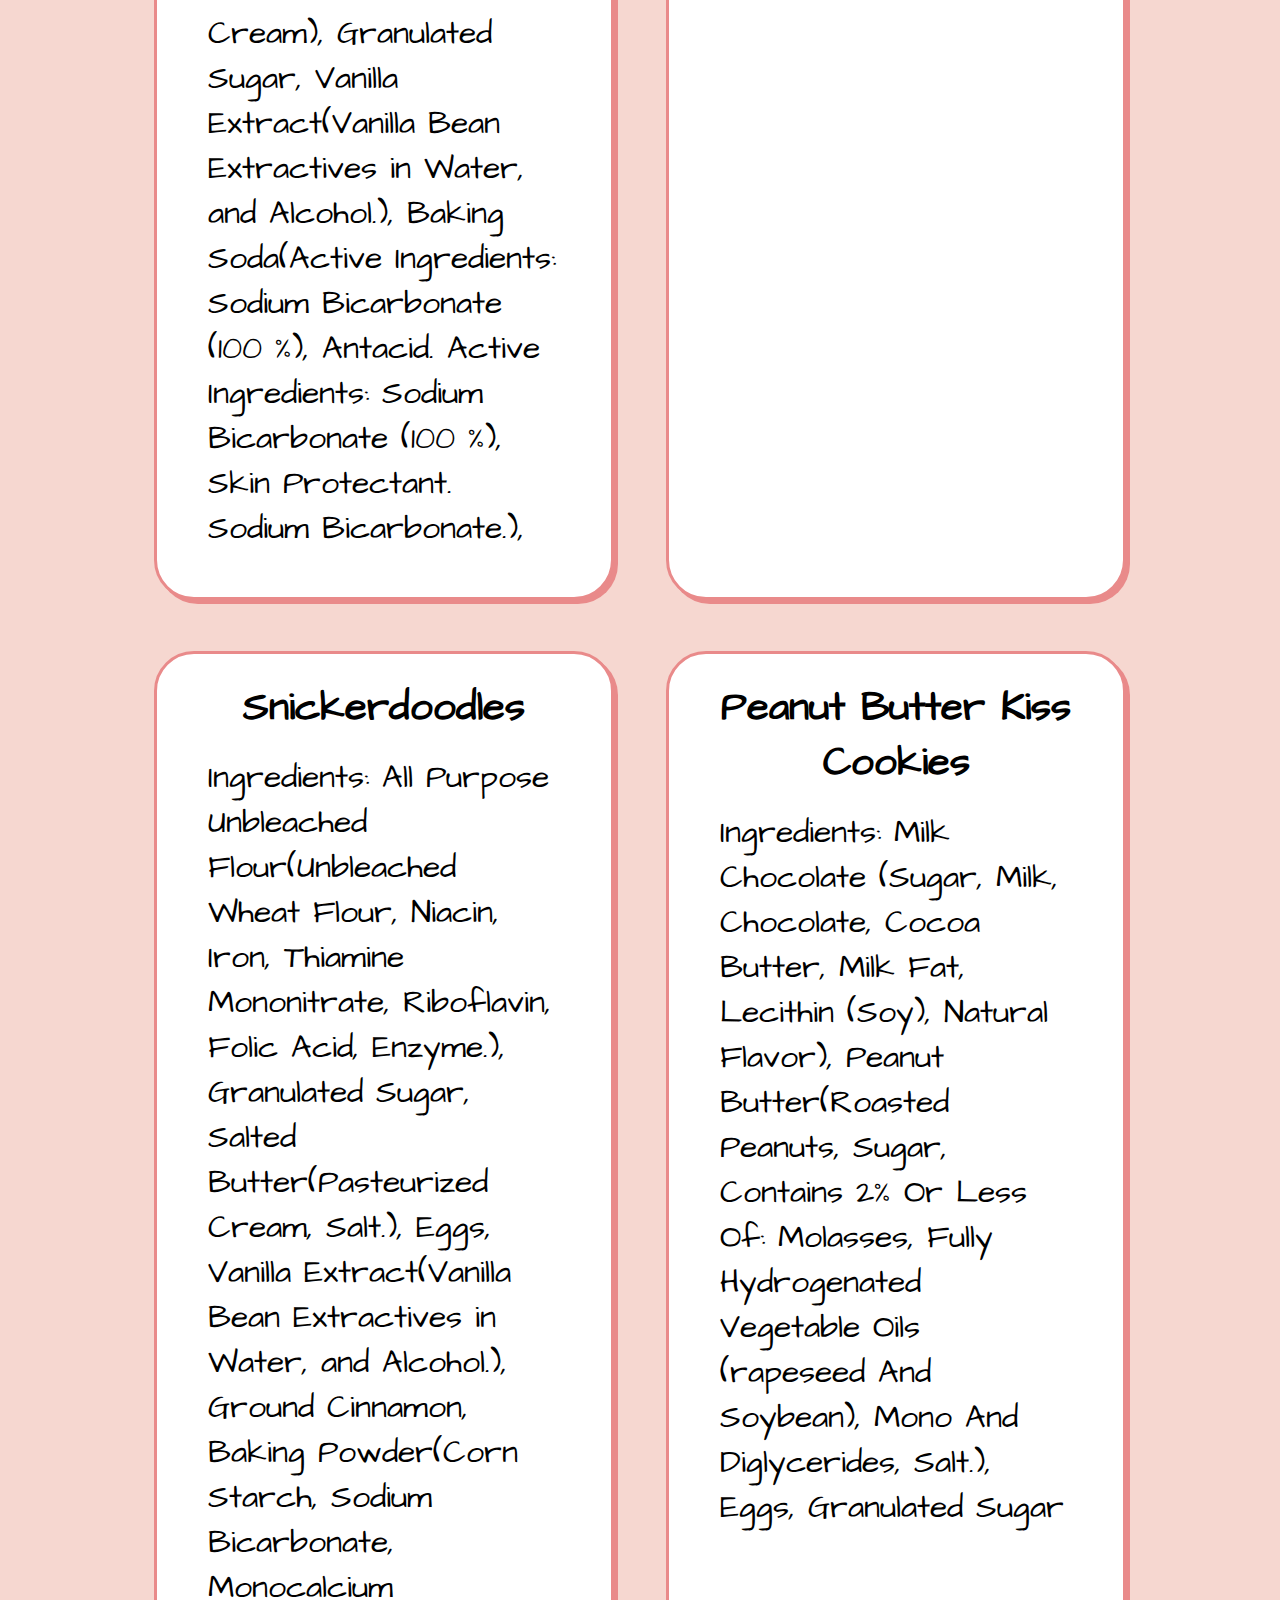
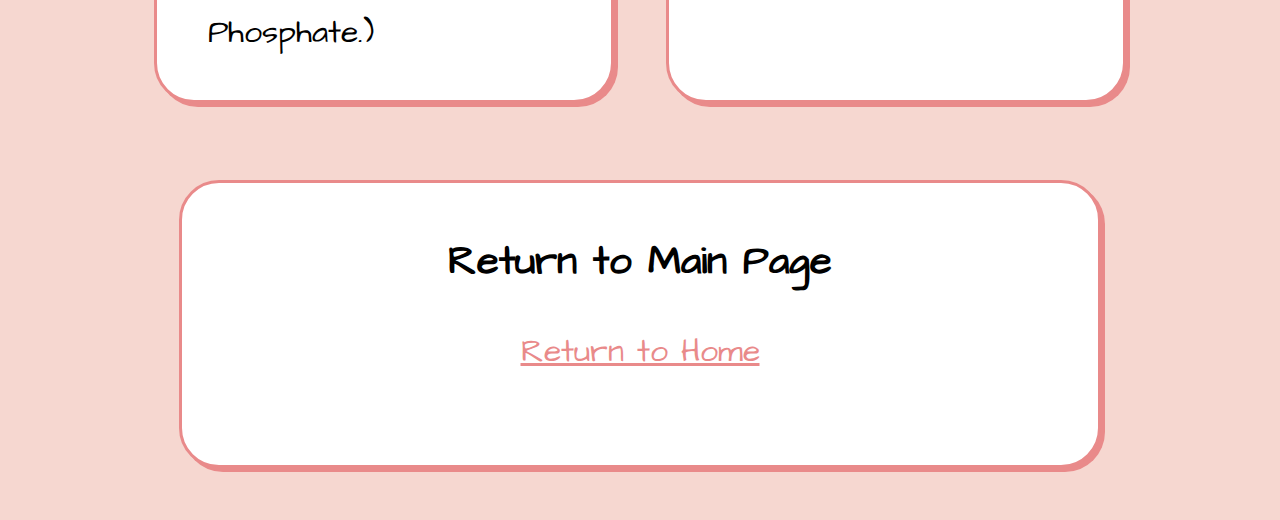
==== commit 882cca34: "Update ingredients.html" ====
--- a/ingredients.html
+++ b/ingredients.html
@@ -84,7 +84,7 @@
             <div id="pbKiss smallerDiv">
                 <h3>Peanut Butter Kiss Cookies</h3>
                 <p>
-                    Ingredients: Peanut Butter(Roasted Peanuts, Sugar, Contains 2% Or Less Of: Molasses, Fully Hydrogenated Vegetable Oils (rapeseed And Soybean), Mono And Diglycerides, Salt.), Eggs, Granulated Sugar
+                    Ingredients: Milk Chocolate (Sugar, Milk, Chocolate, Cocoa Butter, Milk Fat, Lecithin (Soy), Natural Flavor), Peanut Butter(Roasted Peanuts, Sugar, Contains 2% Or Less Of: Molasses, Fully Hydrogenated Vegetable Oils (rapeseed And Soybean), Mono And Diglycerides, Salt.), Eggs, Granulated Sugar
                 </p>
             </div>
             
@@ -97,4 +97,4 @@
     </main>
     
 </body>
-</html>+</html>
